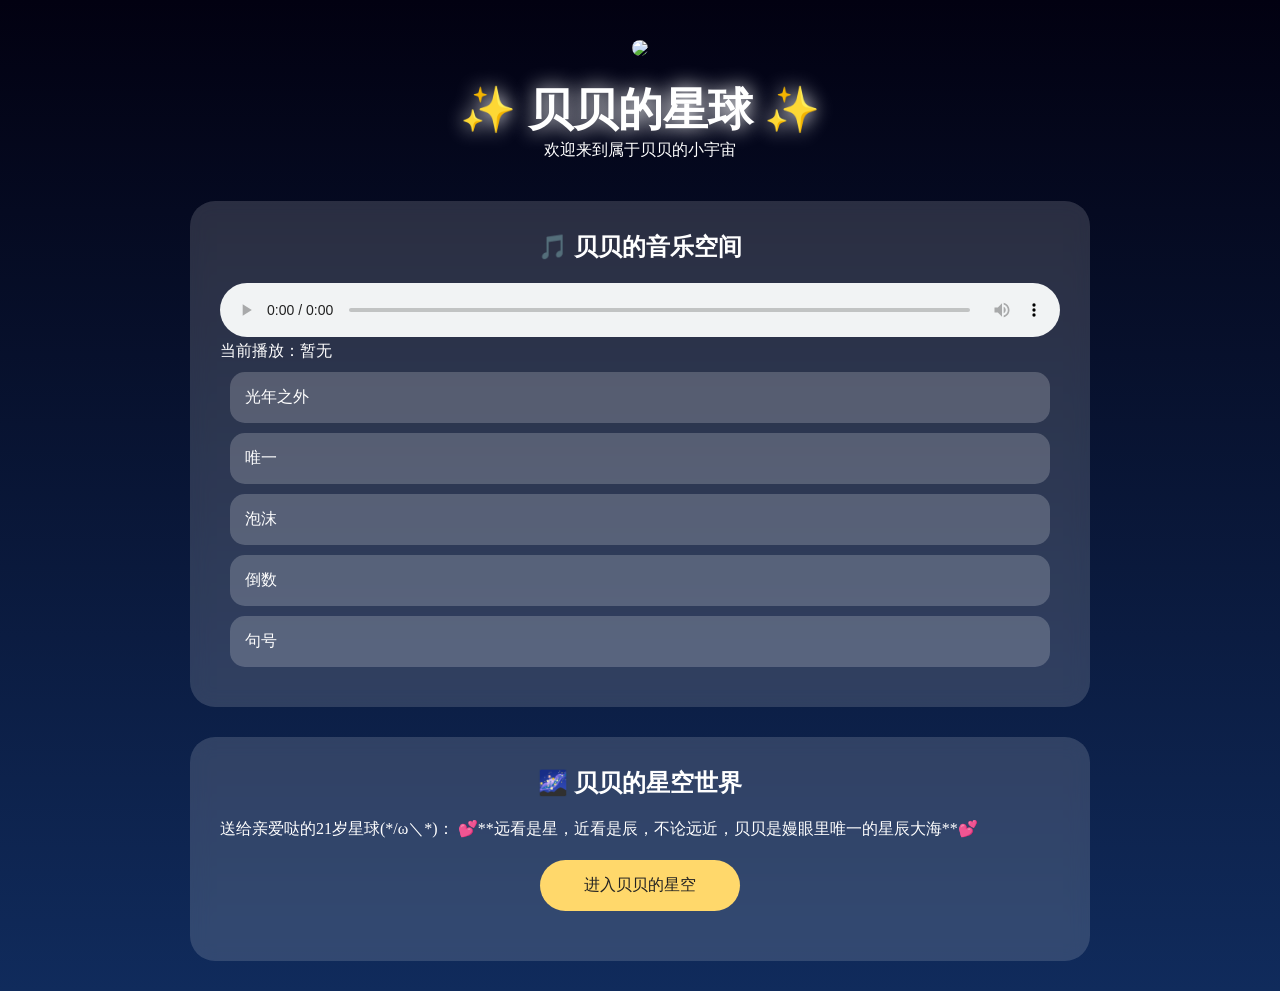
==== index.html @ f1dd9017 "Add files via upload" ====
<!DOCTYPE html>
<html lang="zh-CN">

<head>

<meta charset="UTF-8">

<meta name="viewport" content="width=device-width,initial-scale=1.0">

<title>
贝贝的星球
</title>


<link rel="stylesheet" href="style.css">

</head>


<body>


<header>


<!-- 小王子动态图片 -->

<img 
class="prince"
src="https://bcn.135editor.com/files/users/559/5595074/202109/84d9b722_N8bjbG.jpg"
>


<h1>
✨ 贝贝的星球 ✨
</h1>


<p>
欢迎来到属于贝贝的小宇宙
</p>


</header>





<div class="container">


<!-- 音乐栏目 -->

<section>


<h2>
🎵 贝贝的音乐空间
</h2>



<audio id="audio" controls></audio>


<p id="now">
当前播放：暂无
</p>




<ul>


<li onclick="playMusic(0)">
光年之外
</li>


<li onclick="playMusic(1)">
唯一
</li>


<li onclick="playMusic(2)">
泡沫
</li>


<li onclick="playMusic(3)">
倒数
</li>


<li onclick="playMusic(4)">
句号
</li>



</ul>



</section>







<!-- 星空栏目 -->


<section>


<h2>
🌌 贝贝的星空世界
</h2>



<p>
送给亲爱哒的21岁星球(*/ω＼*)：
       💕**远看是星，近看是辰，不论远近，贝贝是嫚眼里唯一的星辰大海**💕
</p>



<a 

href="http://111.228.38.40:9999/stars.html"

target="_blank"

class="button">

进入贝贝的星空


</a>


</section>



</div>




<script src="script.js"></script>


</body>


</html>
---- style.css ----
*{

margin:0;

padding:0;

box-sizing:border-box;

}



body{


font-family:
"Microsoft YaHei";


color:white;


min-height:100vh;


background:

linear-gradient(
#020111,
#102b5c
);


}



header{


text-align:center;

padding:40px;


}



.prince{


width:240px;


border-radius:20px;


animation:

float 4s infinite;


}



@keyframes float{


50%{


transform:

translateY(-20px);


}


}




h1{


font-size:45px;


margin-top:20px;


text-shadow:

0 0 20px white;


}



.container{


width:90%;

max-width:900px;

margin:auto;


}



section{


background:

rgba(255,255,255,.15);


padding:30px;


margin-bottom:30px;


border-radius:25px;


backdrop-filter:

blur(10px);


}



h2{


text-align:center;

margin-bottom:20px;


}



audio{


width:100%;


}



ul{


list-style:none;


}



li{


padding:15px;


margin:10px;


background:

rgba(255,255,255,.2);


border-radius:15px;


cursor:pointer;


}



li:hover{


background:#ffd86b;


color:#222;


}




.button{


display:block;


width:200px;


margin:20px auto;


padding:15px;


background:#ffd86b;


color:#222;


text-align:center;


border-radius:30px;


text-decoration:none;


}
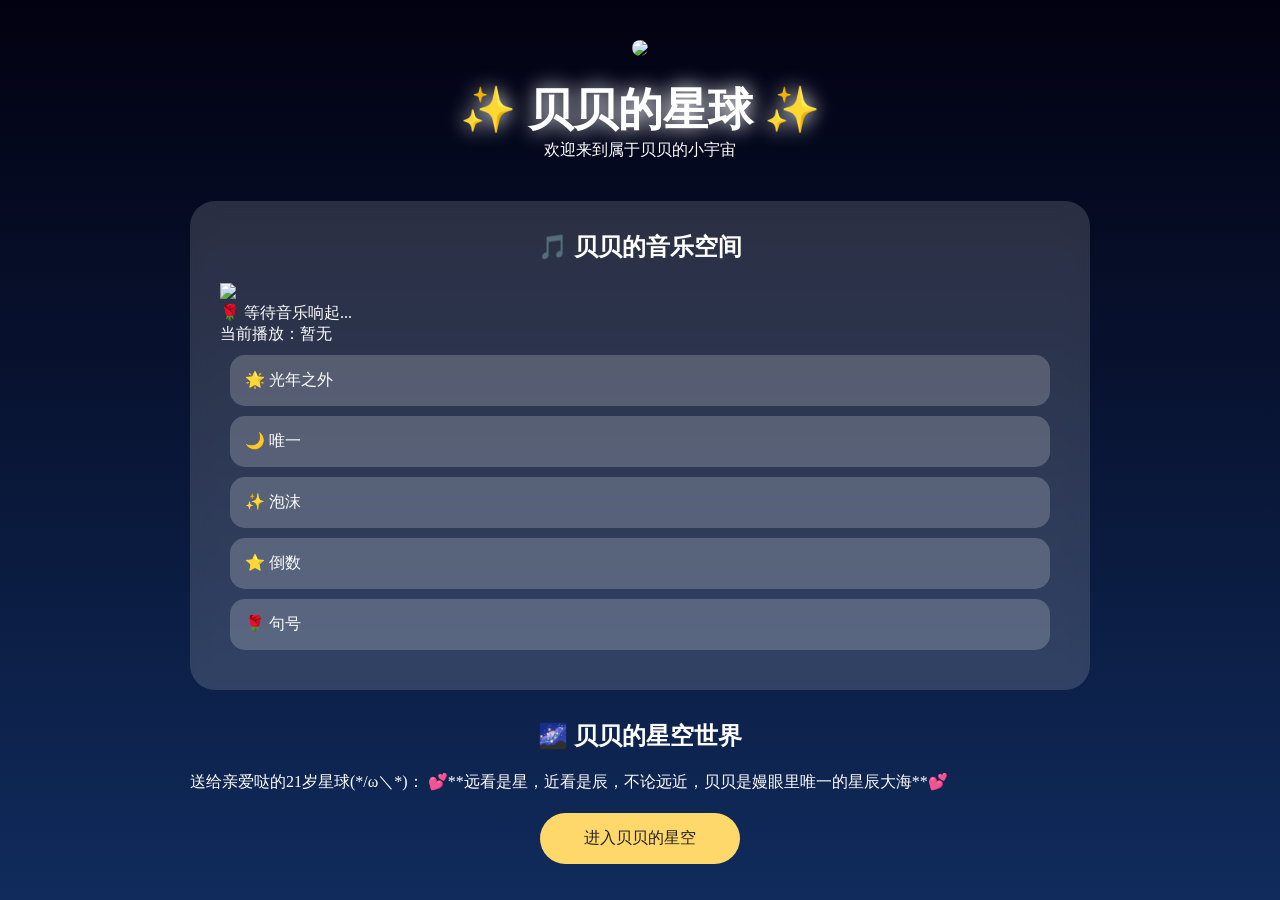
==== commit 7eedc59b: "Update index.html" ====
--- a/index.html
+++ b/index.html
@@ -52,7 +52,7 @@
 
 <!-- 音乐栏目 -->
 
-<section>
+<section class="music-box">
 
 
 <h2>
@@ -60,14 +60,42 @@
 </h2>
 
 
+<!-- 默认小王子图片 -->
 
-<audio id="audio" controls></audio>
+<div id="cover">
+
+<img src="https://bcn.135editor.com/files/users/559/5595074/202109/84d9b722_N8bjbG.jpg">
+
+<p>
+🌹 等待音乐响起...
+</p>
+
+</div>
+
+
+
+<!-- 播放器 -->
+
+<iframe
+
+id="musicPlayer"
+
+width="100%"
+
+height="450"
+
+frameborder="0"
+
+style="display:none;">
+
+</iframe>
 
 
 <p id="now">
+
 当前播放：暂无
+
 </p>
-
 
 
 
@@ -75,48 +103,34 @@
 
 
 <li onclick="playMusic(0)">
-光年之外
+🌟 光年之外
 </li>
 
 
 <li onclick="playMusic(1)">
-唯一
+🌙 唯一
 </li>
 
 
 <li onclick="playMusic(2)">
-泡沫
+✨ 泡沫
 </li>
 
 
 <li onclick="playMusic(3)">
-倒数
+⭐ 倒数
 </li>
 
 
 <li onclick="playMusic(4)">
-句号
+🌹 句号
 </li>
-
 
 
 </ul>
 
 
-
 </section>
-
-
-
-
-
-
-
-<!-- 星空栏目 -->
-
-
-<section>
-
 
 <h2>
 🌌 贝贝的星空世界
@@ -160,4 +174,4 @@
 </body>
 
 
-</html>+</html>
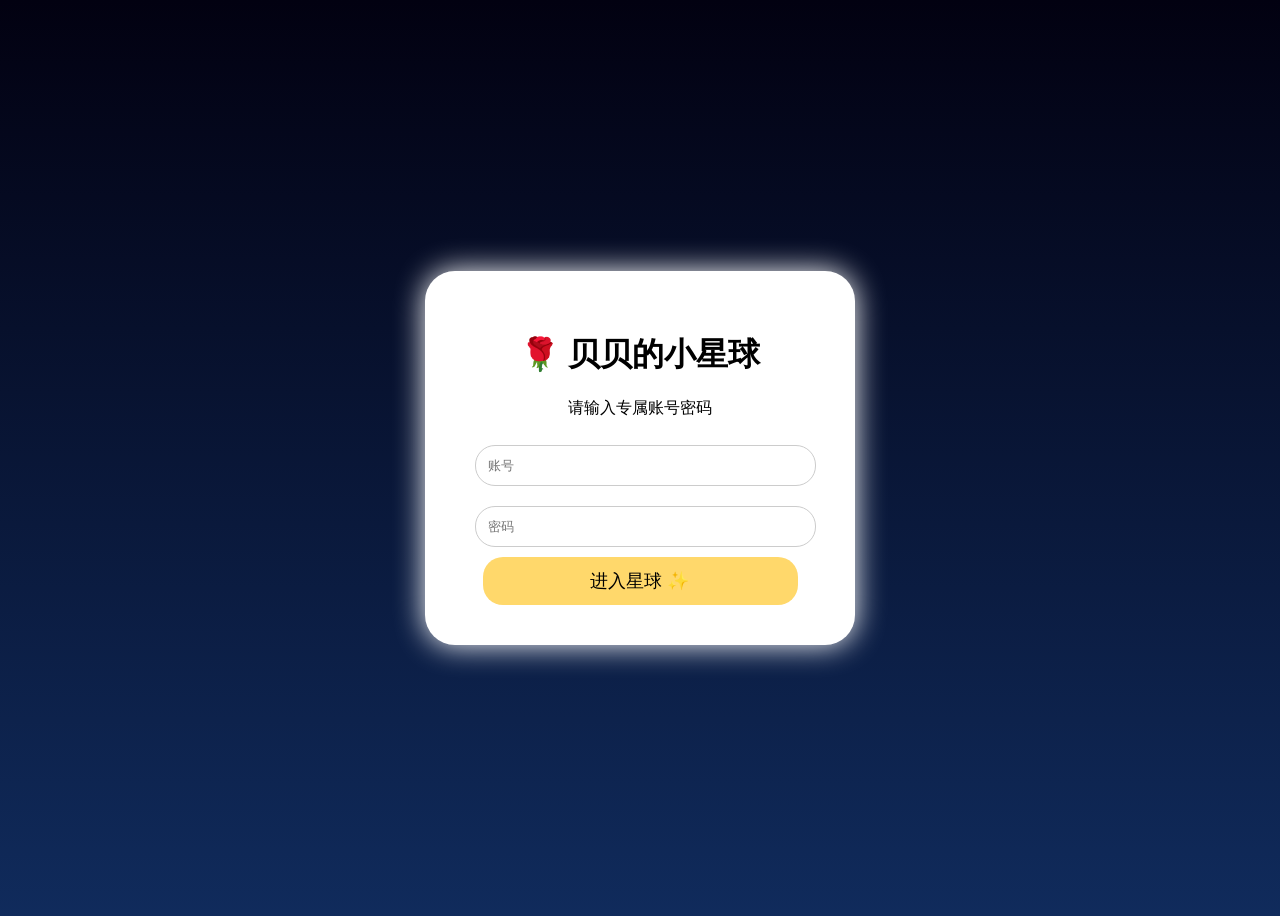
==== commit b4fd9b0d: "Update index.html" ====
--- a/index.html
+++ b/index.html
@@ -18,7 +18,15 @@
 
 
 <body>
+<script>
 
+if(sessionStorage.getItem("login")!="yes"){
+
+window.location.href="login.html";
+
+}
+
+</script>
 
 <header>
 
--- a/style.css
+++ b/style.css
@@ -242,4 +242,143 @@
 text-decoration:none;
 
 
-}+}
+/* 音乐区域 */
+
+.music-box{
+
+background:rgba(255,255,255,0.85);
+
+padding:30px;
+
+border-radius:25px;
+
+box-shadow:0 10px 30px rgba(0,0,0,0.15);
+
+text-align:center;
+
+}
+
+
+
+/* 小王子封面 */
+
+#cover{
+
+animation:float 3s infinite ease-in-out;
+
+}
+
+
+
+#cover img{
+
+width:260px;
+
+height:260px;
+
+object-fit:cover;
+
+border-radius:50%;
+
+box-shadow:0 0 30px #ffd966;
+
+}
+
+
+
+/* 漂浮动画 */
+
+@keyframes float{
+
+
+0%{
+
+transform:translateY(0);
+
+}
+
+
+50%{
+
+transform:translateY(-15px);
+
+}
+
+
+100%{
+
+transform:translateY(0);
+
+}
+
+
+}
+
+
+
+/* 播放文字 */
+
+#now{
+
+font-size:18px;
+
+color:#666;
+
+margin:20px;
+
+}
+
+
+
+/* 歌曲列表 */
+
+
+.music-box ul{
+
+list-style:none;
+
+padding:0;
+
+}
+
+
+
+.music-box li{
+
+
+background:#fff;
+
+
+margin:12px;
+
+
+padding:15px;
+
+
+border-radius:20px;
+
+
+cursor:pointer;
+
+
+transition:0.3s;
+
+
+font-size:18px;
+
+
+}
+
+
+
+.music-box li:hover{
+
+
+background:#ffe9a8;
+
+
+transform:scale(1.05);
+
+
+}
